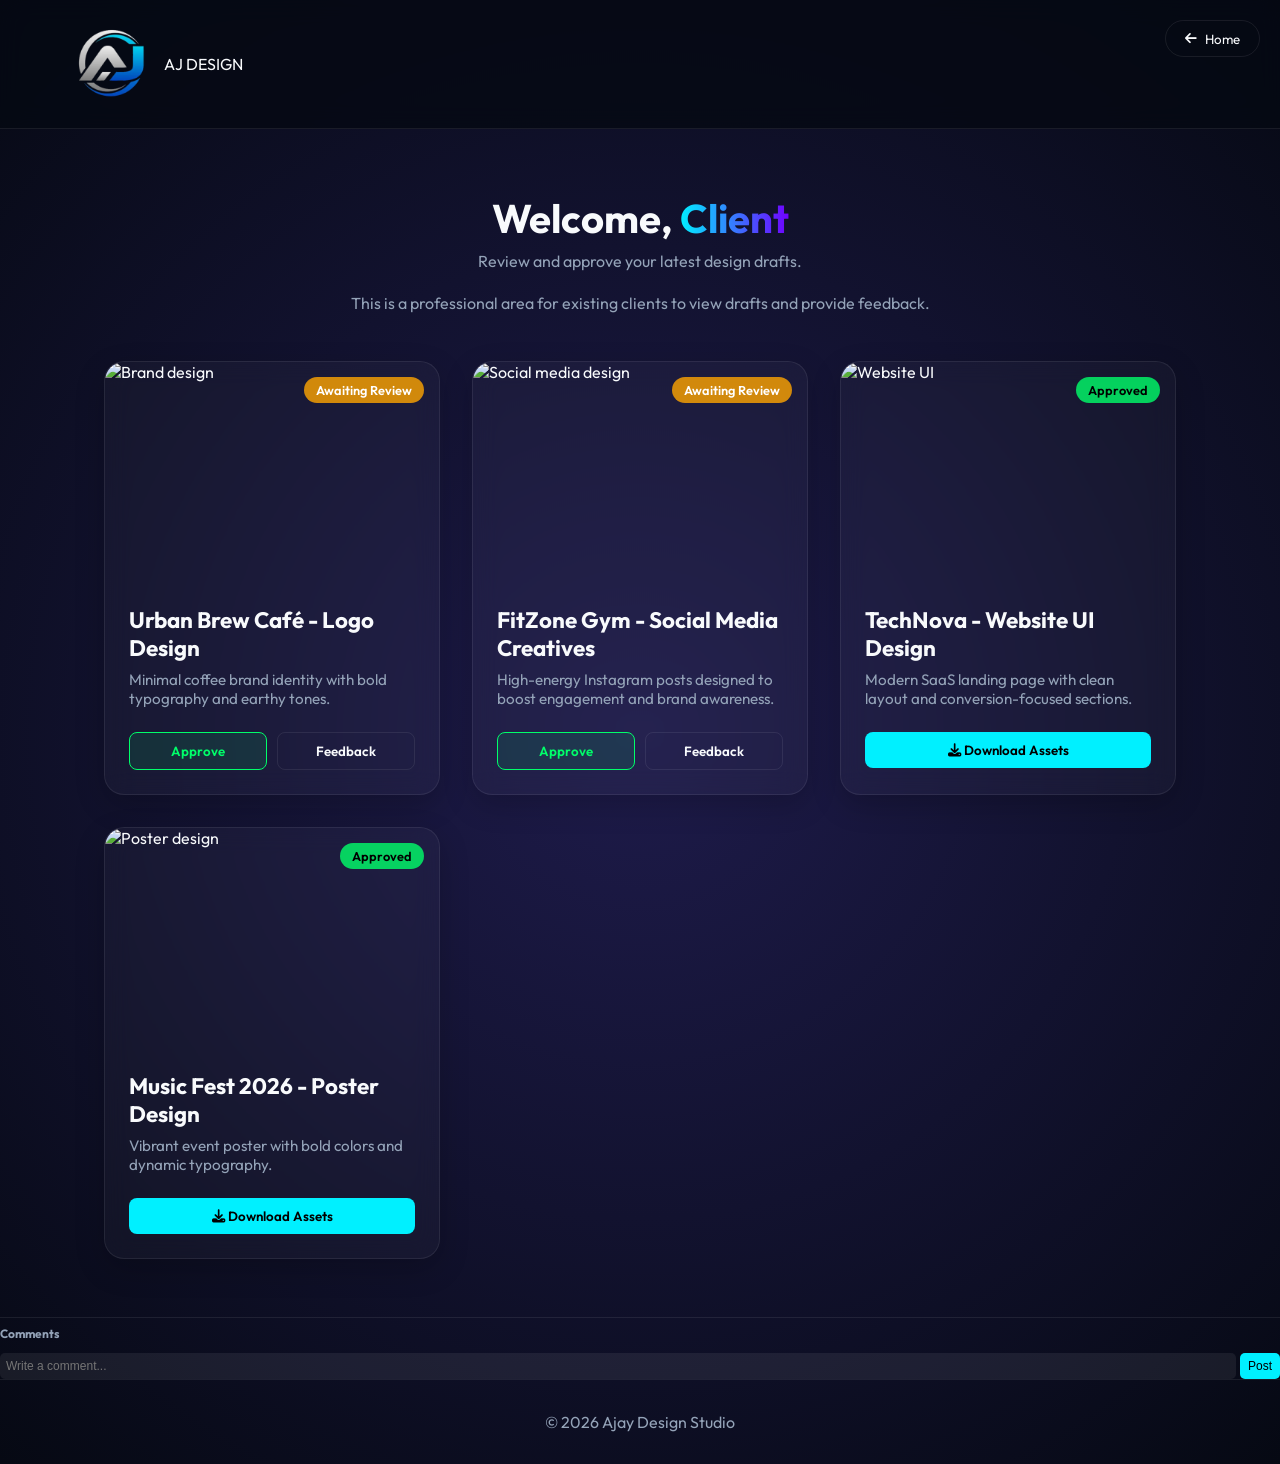
==== client.html @ 65ce9319 "29 chnaged" ====
<!DOCTYPE html>
<html lang="en">
<head>
<meta charset="UTF-8">
<meta name="viewport" content="width=device-width, initial-scale=1.0">
<title>Client Designs | Ajay Design</title>
<link href="https://fonts.googleapis.com/css2?family=Outfit:wght@300;400;600;800&display=swap" rel="stylesheet">
<link rel="stylesheet" href="https://cdnjs.cloudflare.com/ajax/libs/font-awesome/6.5.0/css/all.min.css">
<style>
:root {
    --bg-main: #060913;
    --primary: #00f0ff;
    --secondary: #7000ff;
    --text-main: #f8fafc;
    --text-muted: #94a3b8;
    --glass-bg: rgba(255, 255, 255, 0.03);
    --glass-border: rgba(255, 255, 255, 0.08);
}

*{box-sizing:border-box;margin:0;padding:0;}
body{
    font-family:'Outfit',sans-serif;
    background:radial-gradient(circle at 50% 50%, #1e1b4b 0%, var(--bg-main) 100%);
    color:var(--text-main);
    overflow-x:hidden;
    min-height: 100vh;
    display: flex;
    flex-direction: column;
}
header{
    display:flex;
    justify-content:space-between;
    align-items:center;
    padding:1.5rem 5%;
    background:rgba(6, 9, 19, 0.8);
    backdrop-filter:blur(12px);
    border-bottom: 1px solid var(--glass-border);
    position:sticky;
    top:0;
    z-index:10;
}
.logo {
    display: flex;
    align-items: center;
    gap: 10px;
}

.logo-img {
    width: 90px;   /* adjust size */
    height: auto;
}

/* Optional: make it look smoother on hero */
.logo-img {
    object-fit: contain;
}
.back-btn{
    padding:0.6rem 1.2rem;
    border:1px solid var(--glass-border);
    border-radius:50px;
    background:transparent;
    color:var(--text-main);
    font-family: 'Outfit', sans-serif;
    cursor:pointer;
    transition:all 0.3s ease;
    display: flex;
    align-items: center;
    gap: 0.5rem;
}
.back-btn:hover{
    background:var(--glass-bg);
    border-color: var(--text-main);
}
.welcome-banner {
    text-align: center;
    padding: 4rem 5% 2rem;
}
.welcome-banner h1 {
    font-size: 2.5rem;
    margin-bottom: 0.5rem;
}
.welcome-banner h1 span {
    background: linear-gradient(90deg, var(--primary), var(--secondary));
    -webkit-background-clip: text;
    background-clip: text;
    -webkit-text-fill-color: transparent;
}
.welcome-banner p { color: var(--text-muted); }

section.gallery{
    padding:3rem 5%;
    display:grid;
    grid-template-columns:repeat(auto-fit,minmax(300px,1fr));
    gap:2rem;
    max-width: 1200px;
    margin: 0 auto;
    flex-grow: 1;
}
.card{
    background:var(--glass-bg);
    border: 1px solid var(--glass-border);
    border-radius:20px;
    overflow: hidden;
    backdrop-filter:blur(12px);
    box-shadow:0 10px 30px rgba(0,0,0,0.2);
    transition:transform 0.4s ease, border-color 0.4s ease;
}
.card:hover{
    transform:translateY(-8px);
    border-color: rgba(255,255,255,0.2);
}
.card-img-wrapper {
    width: 100%;
    height: 220px;
    overflow: hidden;
    position: relative;
}
.card img{
    width:100%;
    height: 100%;
    object-fit: cover;
    transition: transform 0.5s ease;
}
.card:hover img { transform: scale(1.05); }

.status-badge {
    position: absolute;
    top: 15px;
    right: 15px;
    padding: 5px 12px;
    border-radius: 20px;
    font-size: 0.8rem;
    font-weight: 600;
    backdrop-filter: blur(10px);
}
.status-pending { background: rgba(255, 166, 0, 0.8); color: #fff; }
.status-approved { background: rgba(0, 255, 106, 0.8); color: #000; }

.card-body { padding: 1.5rem; }
.card h3{margin-bottom: 0.5rem; font-size: 1.4rem;}
.card p{font-size:0.95rem;color:var(--text-muted);margin-bottom:1.5rem;}
.card-actions {
    display: flex;
    gap: 10px;
}
.btn {
    padding: 10px;
    border-radius: 8px;
    border: none;
    font-family: 'Outfit', sans-serif;
    font-weight: 600;
    cursor: pointer;
    flex: 1;
    transition: all 0.3s;
}
.btn-approve {
    background: rgba(0, 255, 106, 0.1);
    color: #00ff6a;
    border: 1px solid #00ff6a;
}
.btn-approve:hover { background: #00ff6a; color: #000; }
.btn-feedback {
    background: transparent;
    color: var(--text-main);
    border: 1px solid var(--glass-border);
}
.btn-feedback:hover { background: var(--glass-bg); }

.comments-section{
    margin-top: 10px;
    border-top: 1px solid var(--glass-border);
    padding-top: 8px;
}

/* Title smaller */
.comments-section h4{
    font-size: 0.75rem;
    margin-bottom: 6px;
    color: var(--text-muted);
}

/* Smaller scroll area */
.comment-list{
    max-height: 80px;
    overflow-y: auto;
    margin-bottom: 6px;
}

/* Smaller comment bubble */
.comment{
    background: rgba(255,255,255,0.06);
    padding: 6px 8px;
    border-radius: 6px;
    margin-bottom: 4px;
    font-size: 0.75rem;
    line-height: 1.3;
}

/* Compact input row */
.comment-input{
    display: flex;
    gap: 4px;
}

/* Small input */
.comment-input input{
    flex: 1;
    padding: 6px;
    border-radius: 5px;
    border: none;
    background: rgba(255,255,255,0.07);
    color: white;
    font-size: 0.75rem;
}

/* Small button */
.comment-input button{
    padding: 6px 8px;
    border-radius: 5px;
    border: none;
    background: var(--primary);
    color: #000;
    cursor: pointer;
    font-size: 0.75rem;
}

.popup-overlay{
    position: fixed;
    top:0;
    left:0;
    width:100%;
    height:100%;
    background: rgba(0,0,0,0.7);
    display:none;
    justify-content:center;
    align-items:center;
    z-index:100;
}

.popup-box{
    background:#0f172a;
    padding:30px;
    border-radius:15px;
    width:320px;
    text-align:center;
    border:1px solid rgba(255,255,255,0.1);
    animation: fadeIn 0.3s ease;
}

.popup-box h2{
    margin-bottom:10px;
}

.popup-box p{
    color:#94a3b8;
    margin-bottom:20px;
}

.popup-box textarea{
    width:100%;
    height:100px;
    border-radius:8px;
    border:none;
    padding:10px;
    margin-bottom:15px;
    background:rgba(255,255,255,0.05);
    color:#fff;
}

.popup-box button{
    width:100%;
    padding:10px;
    border:none;
    border-radius:8px;
    margin-top:5px;
    background:linear-gradient(90deg,#00f0ff,#7000ff);
    color:#000;
    font-weight:600;
    cursor:pointer;
}

.popup-box .cancel{
    background:transparent;
    color:#fff;
    border:1px solid rgba(255,255,255,0.2);
}

.success-icon{
    font-size:40px;
    color:#00ff6a;
    margin-bottom:10px;
}

@keyframes fadeIn{
    from{opacity:0; transform:scale(0.9);}
    to{opacity:1; transform:scale(1);}
}










footer{
    text-align:center;
    padding:2rem;
    color:var(--text-muted);
    border-top: 1px solid var(--glass-border);
}



@media (max-width: 768px) {

    header {
        flex-direction: column;
        align-items: flex-start;
        padding: 1rem;
    }

    .logo-img {
        width: 70px;
    }

    .back-btn {
        position: static;
        margin-top: 10px;
    }

    .welcome-banner {
        padding: 2rem 1rem;
    }

    .welcome-banner h1 {
        font-size: 1.8rem;
    }

    /* Make gallery like 2x2 grid */
    section.gallery {
        grid-template-columns: repeat(2, 1fr);
        gap: 1rem;
        padding: 1.5rem;
    }

    .card {
        border-radius: 14px;
    }

    .card-img-wrapper {
        height: 120px;
    }

    .card-body {
        padding: 0.8rem;
    }

    .card h3 {
        font-size: 0.9rem;
    }

    .card p {
        font-size: 0.7rem;
        margin-bottom: 0.8rem;
    }

    .btn {
        padding: 6px;
        font-size: 0.7rem;
    }

    /* Make buttons stack like simple blocks */
    .card-actions {
        flex-direction: column;
        gap: 5px;
    }

    /* Comments full width */
    .comments-section {
        padding: 0 1rem;
    }
}
</style>
</head>
<body>
<header>
      <!-- NAVBAR -->
    <nav id="navbar">
        <div class="logo">
    <img src="logo.png" alt="AJ Design Logo" class="logo-img">
    <span class="brand">AJ DESIGN</span>
</div>
<div style="position: absolute; top: 20px; right: 20px;">
    <button class="back-btn" onclick="window.location.href='index.html'">
        <i class="fas fa-arrow-left"></i> Home
    </button>
</div>
     
      
  </div>
  
</header>

<div class="welcome-banner">
    <h1>Welcome, <span>Client</span></h1>
    <p>Review and approve your latest design drafts.</p>
</div>

<div style="text-align:center; margin-top:-10px; padding: 0 20px;">
    <p style="color:#94a3b8; max-width:600px; margin:auto;">
        This is a professional area for existing clients to view drafts and provide feedback.
    </p>
</div>



<section class="gallery">

  <!-- Project 1 -->
  <div class="card">
    <div class="card-img-wrapper">
        <span class="status-badge status-pending">Awaiting Review</span>
        <img src="https://images.unsplash.com/photo-1542744173-8e7e53415bb0?auto=format&fit=crop&w=800&q=80" alt="Brand design">
    </div>
    <div class="card-body">
        <h3>Urban Brew Café - Logo Design</h3>
        <p>Minimal coffee brand identity with bold typography and earthy tones.</p>
        <div class="card-actions">
            <button class="btn btn-approve" onclick="approveDesign()">Approve</button>
            <button class="btn btn-feedback" onclick="openFeedback()">Feedback</button>
        </div>
    </div>
  </div>

  <!-- Project 2 -->
  <div class="card">
    <div class="card-img-wrapper">
        <span class="status-badge status-pending">Awaiting Review</span>
        <img src="https://images.unsplash.com/photo-1559027615-cd4628902d4a?auto=format&fit=crop&w=800&q=80" alt="Social media design">
    </div>
    <div class="card-body">
        <h3>FitZone Gym - Social Media Creatives</h3>
        <p>High-energy Instagram posts designed to boost engagement and brand awareness.</p>
        <div class="card-actions">
            <button class="btn btn-approve" onclick="approveDesign()">Approve</button>
            <button class="btn btn-feedback" onclick="openFeedback()">Feedback</button>
        </div>
    </div>
  </div>

  <!-- Project 3 -->
  <div class="card">
    <div class="card-img-wrapper">
        <span class="status-badge status-approved">Approved</span>
        <img src="https://images.unsplash.com/photo-1558655146-d09347e92766?auto=format&fit=crop&w=800&q=80" alt="Website UI">
    </div>
    <div class="card-body">
        <h3>TechNova - Website UI Design</h3>
        <p>Modern SaaS landing page with clean layout and conversion-focused sections.</p>
        <div class="card-actions">
            <button class="btn btn-feedback" style="background: var(--primary); color: #000; border: none;" onclick="alert('Download started')">
                <i class="fas fa-download"></i> Download Assets
            </button>
        </div>
    </div>
  </div>

  <!-- Project 4 -->
  <div class="card">
    <div class="card-img-wrapper">
        <span class="status-badge status-approved">Approved</span>
        <img src="https://images.unsplash.com/photo-1586717791821-3f44a563fa4c?auto=format&fit=crop&w=800&q=80" alt="Poster design">
    </div>
    <div class="card-body">
        <h3>Music Fest 2026 - Poster Design</h3>
        <p>Vibrant event poster with bold colors and dynamic typography.</p>
        <div class="card-actions">
            <button class="btn btn-feedback" style="background: var(--primary); color: #000; border: none;" onclick="alert('Download started')">
                <i class="fas fa-download"></i> Download Assets
            </button>
        </div>
    </div>
  </div>

</section>

<div class="comments-section">
    <h4>Comments</h4>

    <div class="comment-list" id="comments-1"></div>

    <div class="comment-input">
        <input type="text" id="input-1" placeholder="Write a comment...">
        <button onclick="addComment(1)">Post</button>
    </div>
</div>


<footer>
  © 2026 Ajay Design Studio
</footer>

<div id="feedbackModal" style="display:none; position:fixed; top:0; left:0; width:100%; height:100%; background:rgba(0,0,0,0.7); justify-content:center; align-items:center;">
    <div style="background:#111; padding:20px; border-radius:10px; width:300px;">
        <h3>Give Feedback</h3>
        <textarea placeholder="Write your feedback..." style="width:100%; height:100px; margin-top:10px;"></textarea>
        <button style="margin-top:10px; width:100%;" onclick="submitFeedback()">Submit</button>
    </div>
</div>






<!-- APPROVE POPUP -->
<div id="approvePopup" class="popup-overlay">
    <div class="popup-box">
        <i class="fas fa-check-circle success-icon"></i>
        <h2>Design Approved</h2>
        <p>Your approval has been recorded successfully.</p>
        <button onclick="closePopup('approvePopup')">Close</button>
    </div>
</div>




<!-- FEEDBACK POPUP -->
<div id="feedbackPopup" class="popup-overlay">
    <div class="popup-box">
        <h2>Submit Feedback</h2>
        <textarea id="feedbackText" placeholder="Write your feedback..."></textarea>
        <button onclick="submitFeedback()">Submit</button>
        <button class="cancel" onclick="closePopup('feedbackPopup')">Cancel</button>
    </div>
</div>




</body>


<script>
function openFeedback(){
    document.getElementById("feedbackModal").style.display = "flex";
}

function submitFeedback(){
    alert("Feedback submitted!");
    document.getElementById("feedbackModal").style.display = "none";
}

function addComment(id){
    const input = document.getElementById("input-" + id);
    const commentText = input.value.trim();

    if(commentText === "") return;

    const commentList = document.getElementById("comments-" + id);

    const newComment = document.createElement("div");
    newComment.classList.add("comment");

    const time = new Date().toLocaleTimeString();

    newComment.innerHTML = `<strong>You:</strong> ${commentText}<br><small>${time}</small>`;

    commentList.appendChild(newComment);

    input.value = "";
}


function openPopup(id){
    document.getElementById(id).style.display = "flex";
}

function closePopup(id){
    document.getElementById(id).style.display = "none";
}

// Approve button
function approveDesign(){
    openPopup("approvePopup");
}

// Feedback button
function openFeedback(){
    openPopup("feedbackPopup");
}

// Submit feedback
function submitFeedback(){
    const text = document.getElementById("feedbackText").value;

    if(text.trim() === ""){
        alert("Please write feedback");
        return;
    }

    closePopup("feedbackPopup");
    openPopup("approvePopup");
}









</script>
</html>
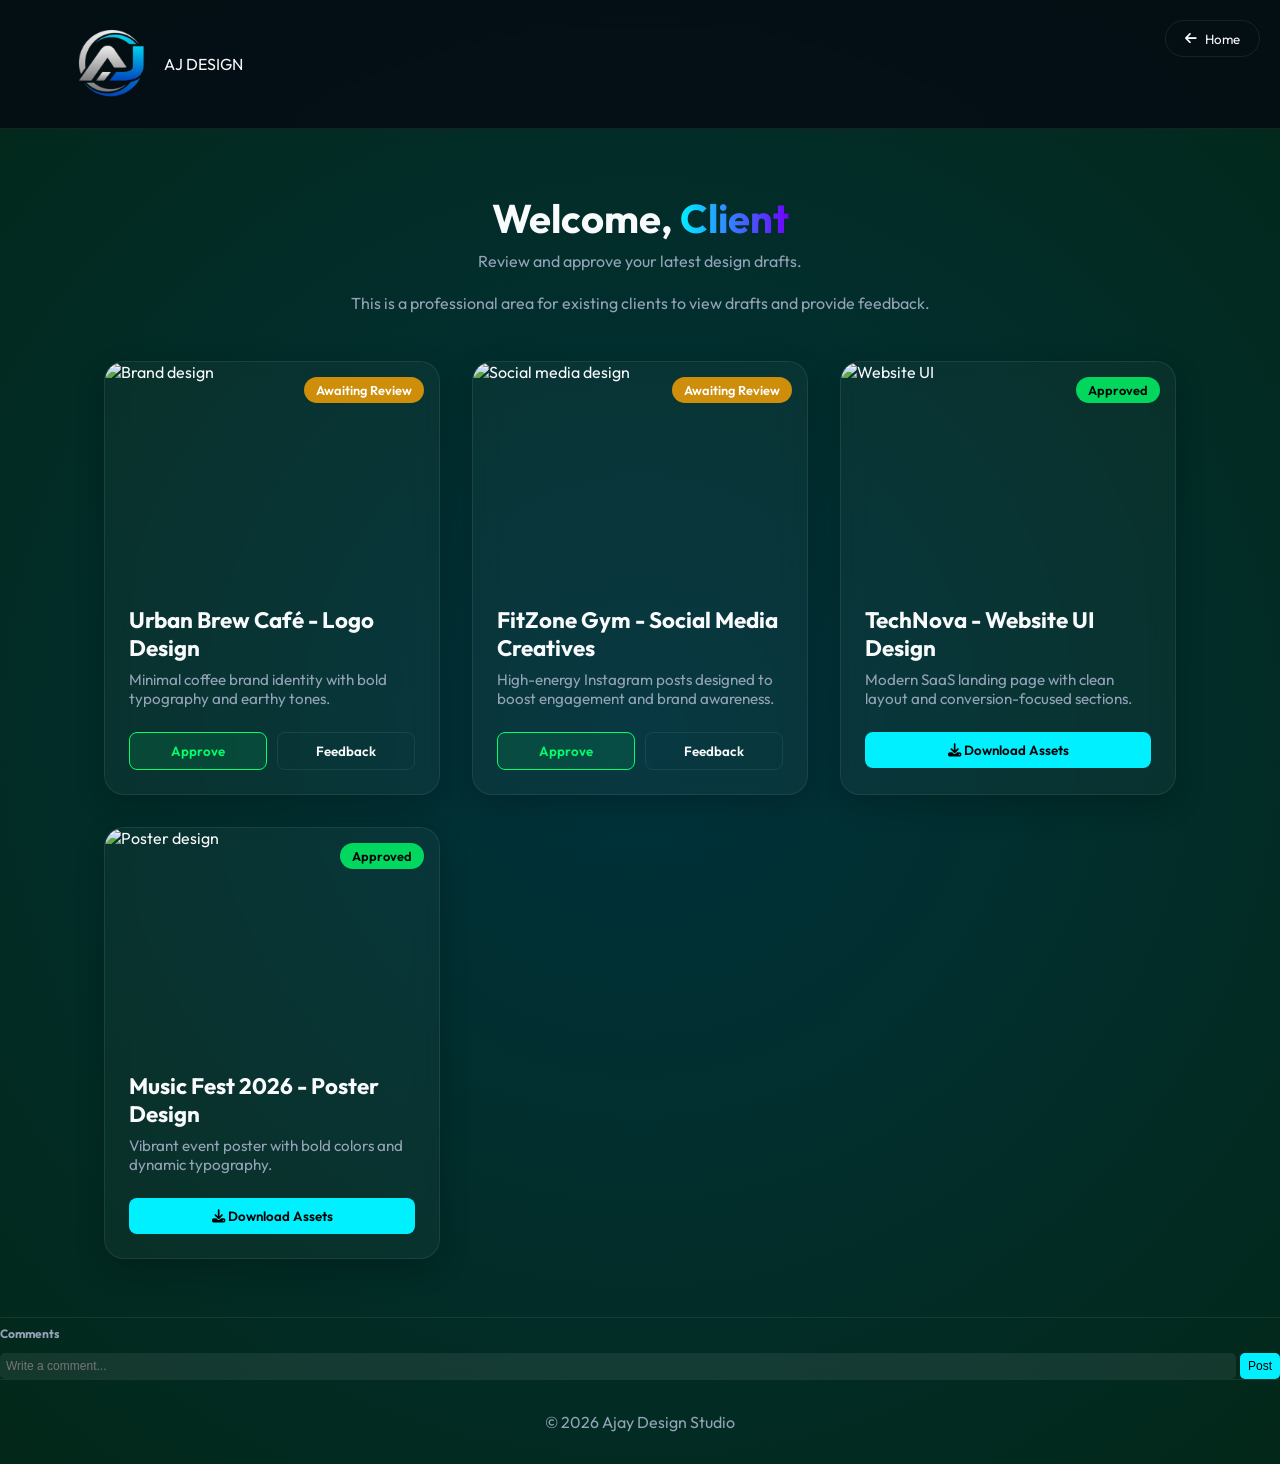
==== commit fc356106: "updated portfolio design" ====
--- a/client.html
+++ b/client.html
@@ -8,7 +8,7 @@
 <link rel="stylesheet" href="https://cdnjs.cloudflare.com/ajax/libs/font-awesome/6.5.0/css/all.min.css">
 <style>
 :root {
-    --bg-main: #060913;
+    --bg-main: #032819;
     --primary: #00f0ff;
     --secondary: #7000ff;
     --text-main: #f8fafc;
@@ -20,7 +20,7 @@
 *{box-sizing:border-box;margin:0;padding:0;}
 body{
     font-family:'Outfit',sans-serif;
-    background:radial-gradient(circle at 50% 50%, #1e1b4b 0%, var(--bg-main) 100%);
+    background:radial-gradient(circle at 50% 50%, #00323c 0%, var(--bg-main) 100%);
     color:var(--text-main);
     overflow-x:hidden;
     min-height: 100vh;
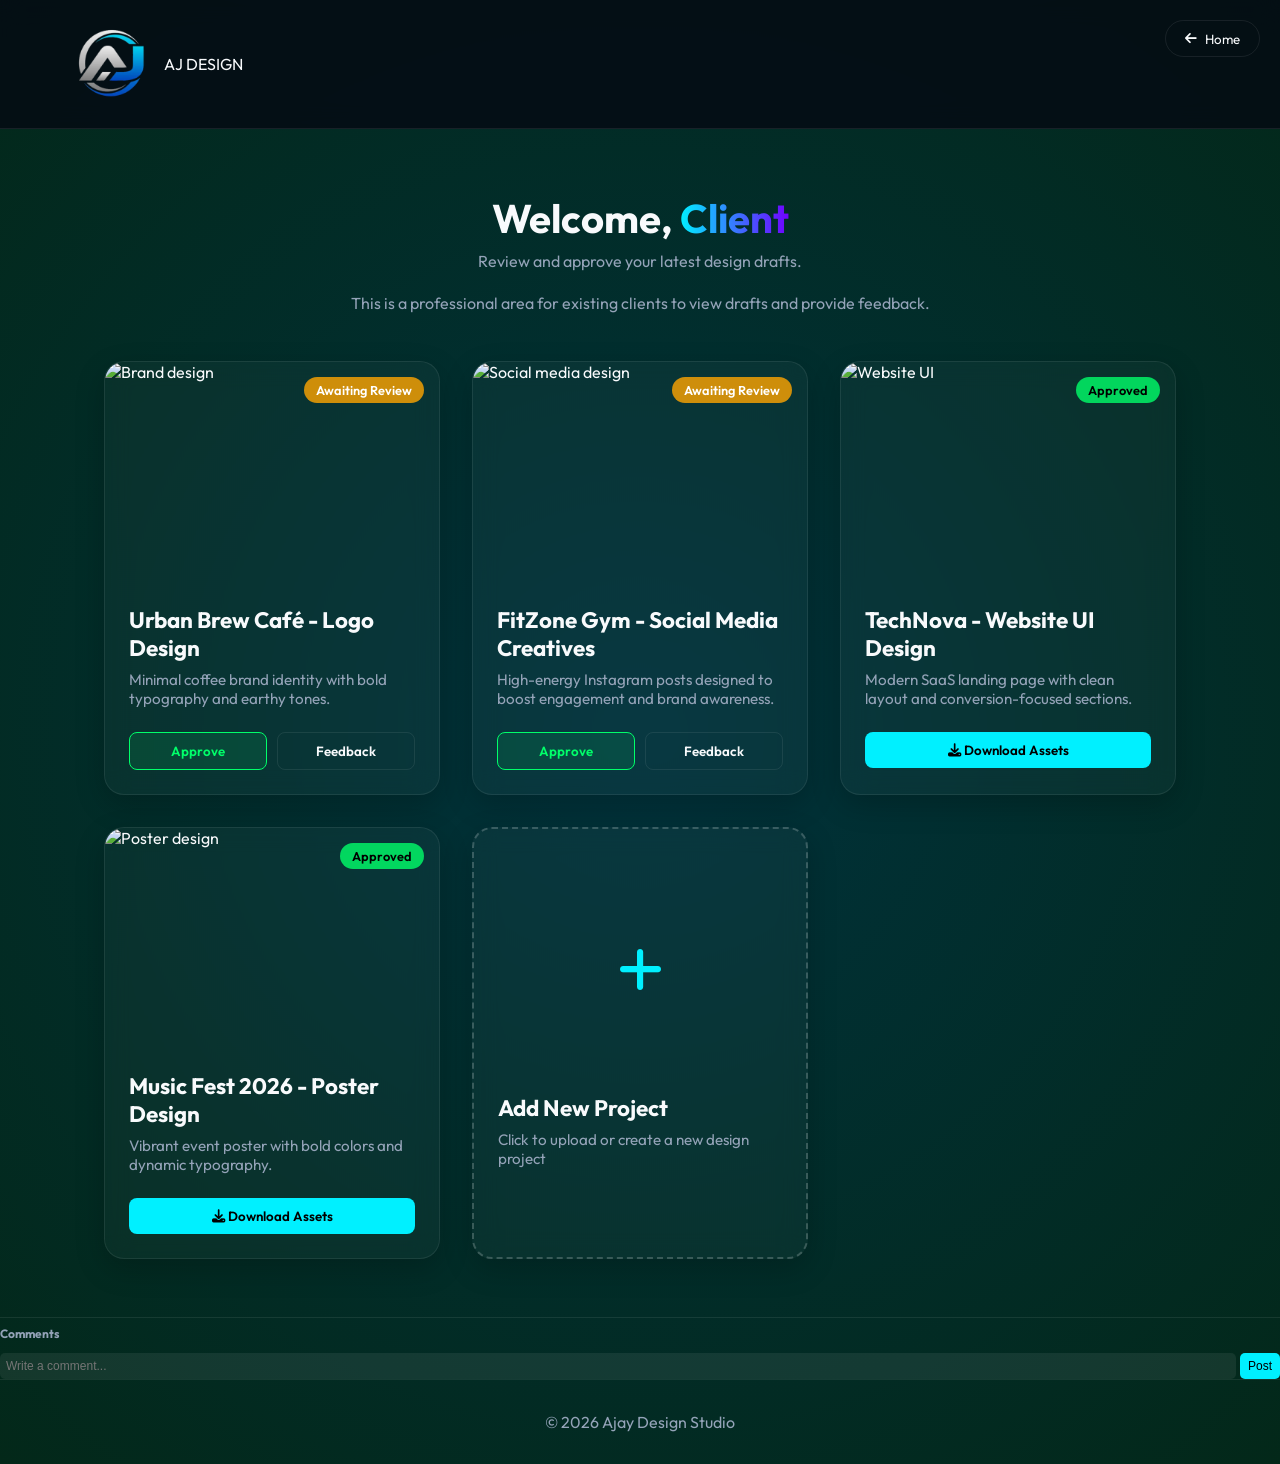
==== commit c87f02e1: "Update client.html" ====
--- a/client.html
+++ b/client.html
@@ -295,7 +295,40 @@
     from{opacity:0; transform:scale(0.9);}
     to{opacity:1; transform:scale(1);}
 }
-
+.add-card {
+    display: flex;
+    flex-direction: column;
+    justify-content: center;
+    align-items: center;
+    cursor: pointer;
+    border: 2px dashed rgba(255,255,255,0.2);
+    transition: all 0.3s ease;
+}
+
+.add-card:hover {
+    transform: translateY(-8px);
+    border-color: var(--primary);
+    box-shadow: 0 10px 30px rgba(0,0,0,0.3);
+}
+
+/* wrapper */
+.add-wrapper {
+    height: 200px;
+    display: flex;
+    justify-content: center;
+    align-items: center;
+}
+
+/* plus icon */
+.plus-icon {
+    font-size: 50px;
+    color: var(--primary);
+    transition: 0.3s;
+}
+
+.add-card:hover .plus-icon {
+    transform: scale(1.2) rotate(90deg);
+}
 
 
 
@@ -485,6 +518,21 @@
     </div>
   </div>
 
+  <div class="card add-card" onclick="goToAddPage()">
+    
+    <div class="card-img-wrapper add-wrapper">
+        <div class="plus-icon">
+            <i class="fas fa-plus"></i>
+        </div>
+    </div>
+
+    <div class="card-body">
+        <h3>Add New Project</h3>
+        <p>Click to upload or create a new design project</p>
+    </div>
+
+</div>
+
 </section>
 
 <div class="comments-section">
@@ -608,7 +656,9 @@
 }
 
 
-
+function goToAddPage() {
+    window.location.href = "https://www.magnific.com/search?format=search&last_filter=query&last_value=ads+poster&query=ads+poster"; // your next page
+}
 
 
 
@@ -616,4 +666,4 @@
 
 
 </script>
-</html>+</html>
